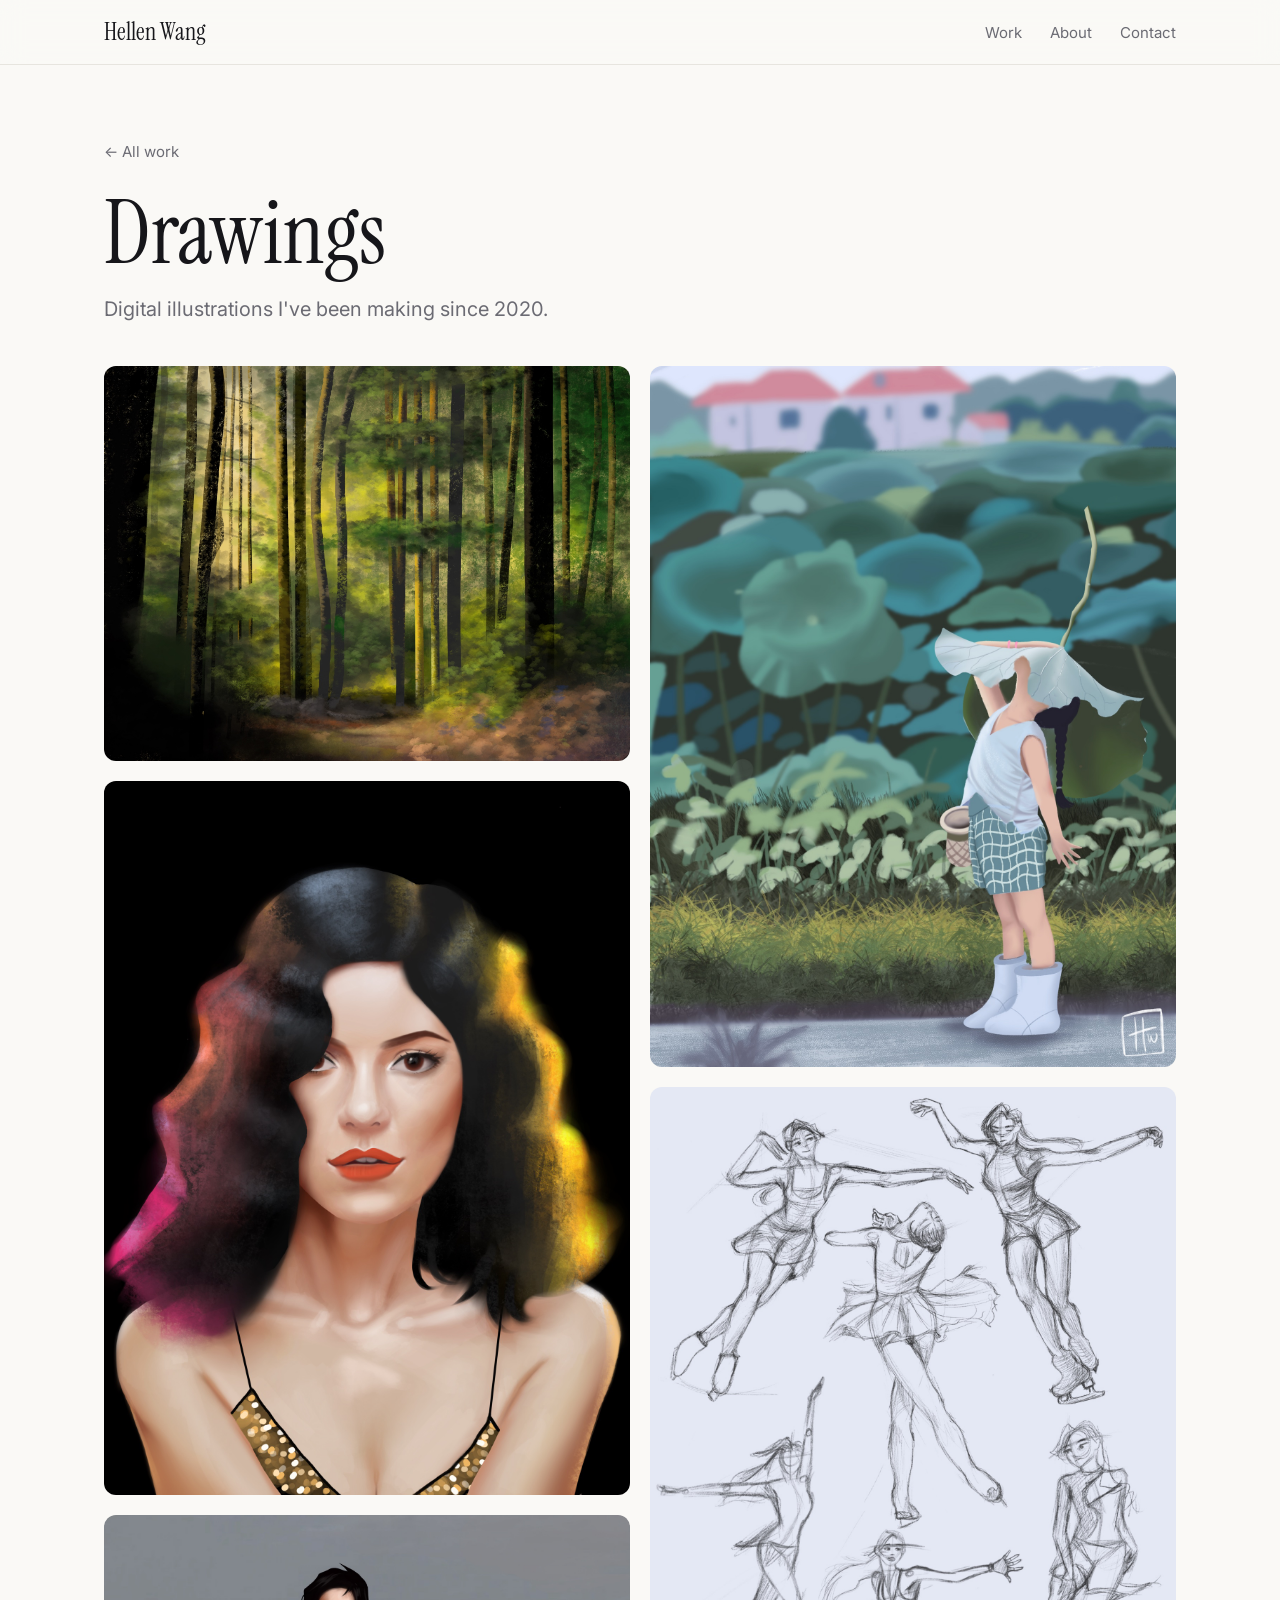
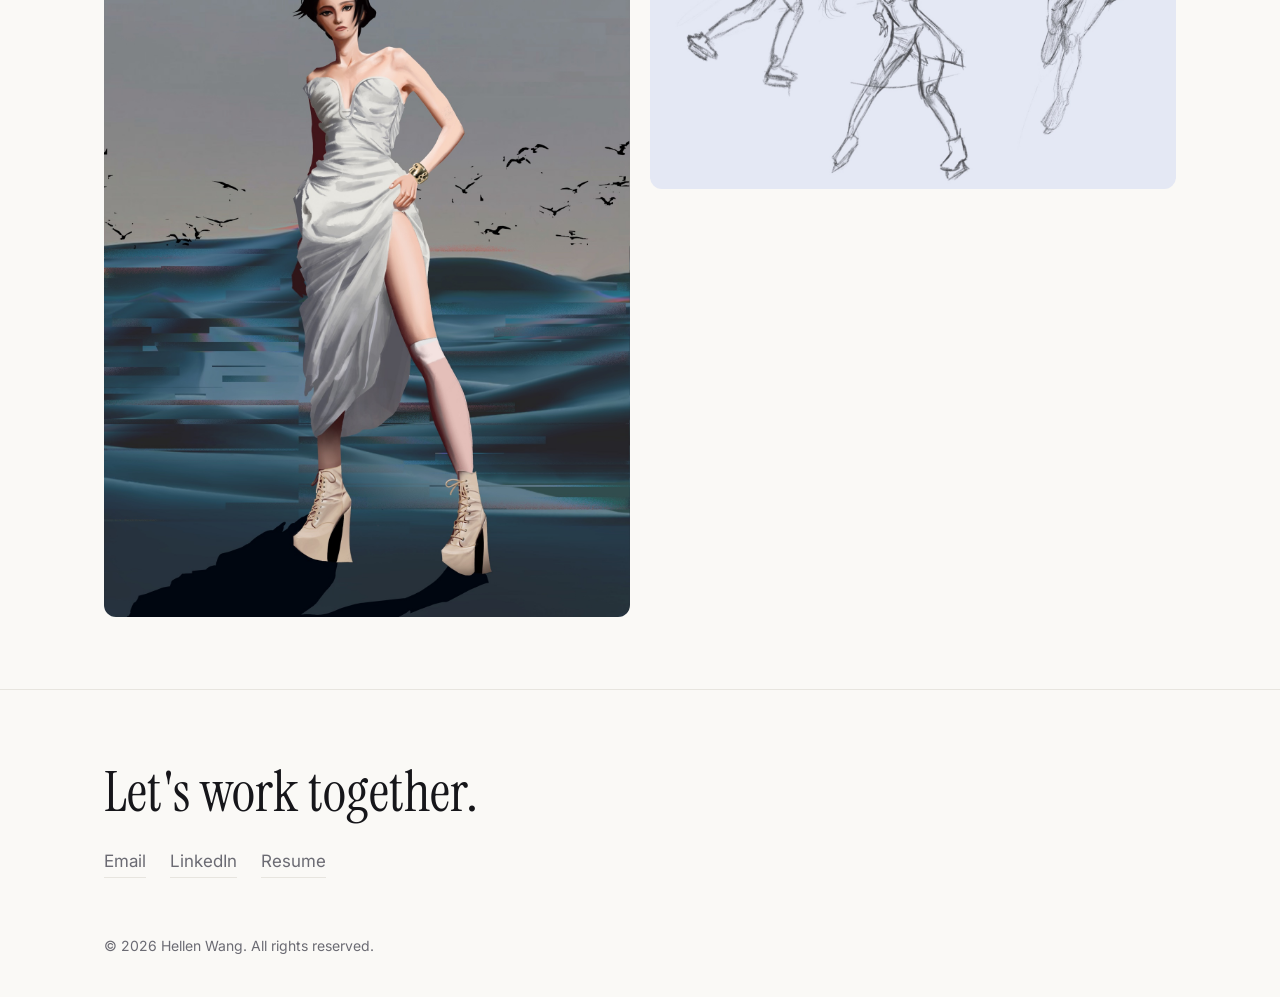
==== drawings.html @ 4431260a "Portfolio site: pages, styles, and images from Notion" ====
<!DOCTYPE html>
<html lang="en">
<head>
  <meta charset="UTF-8" />
  <meta name="viewport" content="width=device-width, initial-scale=1.0" />
  <title>Drawings — Hellen Wang</title>
  <meta name="description" content="Digital drawings by Hellen Wang." />
  <link rel="preconnect" href="https://fonts.googleapis.com" />
  <link rel="preconnect" href="https://fonts.gstatic.com" crossorigin />
  <link href="https://fonts.googleapis.com/css2?family=Instrument+Serif:ital@0;1&family=Inter:wght@400;500;600&display=swap" rel="stylesheet" />
  <link rel="stylesheet" href="style.css" />
</head>
<body>

  <nav class="nav">
    <div class="wrap">
      <a href="index.html" class="logo">Hellen Wang</a>
      <ul class="nav-links">
        <li><a href="index.html#work">Work</a></li>
        <li><a href="index.html#about">About</a></li>
        <li><a href="#contact">Contact</a></li>
      </ul>
    </div>
  </nav>

  <header class="wrap cs-hero">
    <a href="index.html#work" class="back">← All work</a>
    <h1>Drawings</h1>
    <p class="lead">Digital illustrations I've been making since 2020.</p>
  </header>

  <main class="wrap" style="padding-bottom:72px">
    <!-- Add or remove <img> lines to change the gallery -->
    <div class="gallery">
      <img src="images/drawings/1.jpg" alt="Digital drawing 1" />
      <img src="images/drawings/2.jpg" alt="Digital drawing 2" />
      <img src="images/drawings/3.jpg" alt="Digital drawing 3" />
      <img src="images/drawings/4.jpg" alt="Digital drawing 4" />
      <img src="images/drawings/5.jpg" alt="Digital drawing 5" />
    </div>
  </main>

  <footer id="contact">
    <div class="wrap">
      <h2>Let's work together.</h2>
      <div class="links">
        <a href="mailto:hellen.2024@computing.smu.edu.sg">Email</a>
        <a href="https://www.linkedin.com/in/wanghellen/" target="_blank">LinkedIn</a>
        <a href="https://drive.google.com/file/d/1pF7Rs0oGjBkpFHDTkg84cxJd0Bi0h14N/view?usp=sharing" target="_blank">Resume</a>
      </div>
      <p class="copy">© <span class="year">2026</span> Hellen Wang. All rights reserved.</p>
    </div>
  </footer>

  <script src="script.js"></script>
</body>
</html>
---- style.css ----
/* ============ Tokens ============ */
:root {
  --bg: #faf9f6;
  --surface: #ffffff;
  --text: #16161a;
  --muted: #6b6b73;
  --line: #e7e5df;
  --accent: #3d5afe;
  --accent-soft: #eef1ff;
  --radius: 16px;
  --max: 1120px;
  --serif: "Instrument Serif", Georgia, serif;
  --sans: "Inter", system-ui, -apple-system, sans-serif;
}

@media (prefers-color-scheme: dark) {
  :root {
    --bg: #111114;
    --surface: #1a1a1f;
    --text: #f2f1ee;
    --muted: #9c9ca6;
    --line: #2a2a31;
    --accent: #8c9eff;
    --accent-soft: #1e2240;
  }
}

/* ============ Base ============ */
* { box-sizing: border-box; margin: 0; padding: 0; }
html { scroll-behavior: smooth; }
body {
  font-family: var(--sans);
  background: var(--bg);
  color: var(--text);
  line-height: 1.65;
  font-size: 17px;
  -webkit-font-smoothing: antialiased;
}
img, video { max-width: 100%; display: block; border-radius: 12px; }
a { color: inherit; }
.wrap { max-width: var(--max); margin: 0 auto; padding: 0 24px; }

/* ============ Nav ============ */
.nav {
  position: sticky; top: 0; z-index: 10;
  background: color-mix(in srgb, var(--bg) 85%, transparent);
  backdrop-filter: blur(12px);
  border-bottom: 1px solid var(--line);
}
.nav .wrap { display: flex; justify-content: space-between; align-items: center; height: 64px; }
.logo { font-family: var(--serif); font-size: 24px; text-decoration: none; }
.nav-links { display: flex; gap: 28px; list-style: none; }
.nav-links a { text-decoration: none; color: var(--muted); font-size: 15px; transition: color .2s; }
.nav-links a:hover { color: var(--text); }

/* ============ Hero ============ */
.hero { padding: 96px 0 72px; display: grid; grid-template-columns: 1.6fr 1fr; gap: 56px; align-items: center; }
.eyebrow { font-size: 14px; color: var(--accent); font-weight: 600; letter-spacing: .04em; text-transform: uppercase; margin-bottom: 16px; }
.hero h1 { font-family: var(--serif); font-weight: 400; font-size: clamp(44px, 7vw, 76px); line-height: 1.05; letter-spacing: -.01em; }
.hero h1 em { color: var(--accent); }
.hero p { margin-top: 24px; font-size: 19px; color: var(--muted); max-width: 540px; }
.hero-photo img { aspect-ratio: 4/5; object-fit: cover; border-radius: 24px; width: 100%; }
.btns { display: flex; gap: 12px; margin-top: 32px; flex-wrap: wrap; }
.btn {
  display: inline-flex; align-items: center; gap: 8px;
  padding: 12px 22px; border-radius: 999px; font-size: 15px; font-weight: 500;
  text-decoration: none; border: 1px solid var(--line); transition: transform .2s, background .2s;
}
.btn:hover { transform: translateY(-2px); }
.btn.primary { background: var(--text); color: var(--bg); border-color: var(--text); }

/* ============ Section headers ============ */
.section { padding: 72px 0; border-top: 1px solid var(--line); }
.section-head { display: flex; justify-content: space-between; align-items: baseline; margin-bottom: 40px; gap: 16px; }
.section-head h2 { font-family: var(--serif); font-weight: 400; font-size: 40px; }
.section-head span { color: var(--muted); font-size: 15px; }

/* ============ Work grid ============ */
.grid { display: grid; grid-template-columns: repeat(2, 1fr); gap: 32px; }
.card { text-decoration: none; display: block; }
.card-img {
  background: var(--surface); border: 1px solid var(--line); border-radius: var(--radius);
  overflow: hidden; aspect-ratio: 16/11;
}
.card-img img { width: 100%; height: 100%; object-fit: cover; border-radius: 0; transition: transform .5s ease; }
.card:hover .card-img img { transform: scale(1.03); }
.card-body { padding: 18px 4px 0; }
.card h3 { font-size: 22px; font-weight: 600; display: flex; align-items: center; gap: 8px; }
.card h3 .arrow { transition: transform .2s; }
.card:hover h3 .arrow { transform: translateX(4px); }
.card p { color: var(--muted); font-size: 16px; margin-top: 4px; }
.tags { display: flex; gap: 8px; flex-wrap: wrap; margin-top: 12px; }
.tag { font-size: 13px; padding: 4px 12px; border-radius: 999px; background: var(--accent-soft); color: var(--accent); }
.tag.grey { background: var(--line); color: var(--muted); }
.card.soon { pointer-events: none; }
.card.soon .card-img { opacity: .6; }

/* ============ About ============ */
.about { display: grid; grid-template-columns: 1fr 1.4fr; gap: 56px; }
.about h2 { font-family: var(--serif); font-weight: 400; font-size: 40px; }
.about p { color: var(--muted); margin-bottom: 16px; }
.skills { display: flex; flex-wrap: wrap; gap: 8px; margin-top: 24px; }

/* ============ Footer ============ */
footer { padding: 72px 0 40px; border-top: 1px solid var(--line); }
footer h2 { font-family: var(--serif); font-weight: 400; font-size: clamp(36px, 5vw, 56px); line-height: 1.1; }
footer .links { display: flex; gap: 24px; margin-top: 24px; flex-wrap: wrap; }
footer .links a { color: var(--muted); text-decoration: none; border-bottom: 1px solid var(--line); padding-bottom: 2px; }
footer .links a:hover { color: var(--text); border-color: var(--text); }
.copy { margin-top: 56px; font-size: 14px; color: var(--muted); }

/* ============ Case study ============ */
.cs-hero { padding-top: 72px; padding-bottom: 40px; }
.back { color: var(--muted); text-decoration: none; font-size: 15px; }
.back:hover { color: var(--text); }
.cs-hero h1 { font-family: var(--serif); font-weight: 400; font-size: clamp(48px, 8vw, 88px); line-height: 1; margin-top: 24px; }
.cs-hero .lead { font-size: 20px; color: var(--muted); max-width: 720px; margin-top: 16px; }
.meta {
  display: grid; grid-template-columns: repeat(auto-fit, minmax(180px, 1fr)); gap: 24px;
  margin-top: 40px; padding: 24px 0; border-top: 1px solid var(--line); border-bottom: 1px solid var(--line);
}
.meta dt { font-size: 13px; color: var(--muted); text-transform: uppercase; letter-spacing: .05em; }
.meta dd { margin-top: 4px; font-size: 16px; }
.meta a { color: var(--accent); }
.cover { margin: 40px 0; }

.ps { display: grid; grid-template-columns: 1fr 1fr; gap: 24px; margin: 40px 0; }
.ps div { background: var(--surface); border: 1px solid var(--line); border-radius: var(--radius); padding: 28px; }
.ps h4 { font-size: 13px; text-transform: uppercase; letter-spacing: .05em; color: var(--accent); margin-bottom: 8px; }

.cs { max-width: 800px; margin: 0 auto; }
.cs-section { padding: 56px 0; border-top: 1px solid var(--line); }
.cs-section:first-of-type { border-top: none; }
.cs-label { font-size: 13px; color: var(--accent); font-weight: 600; text-transform: uppercase; letter-spacing: .05em; }
.cs h2 { font-family: var(--serif); font-weight: 400; font-size: 44px; margin: 8px 0 20px; }
.cs h3 { font-size: 20px; font-weight: 600; margin: 40px 0 12px; }
.cs p { margin-bottom: 16px; }
.cs ul { margin: 0 0 16px 20px; }
.cs li { margin-bottom: 6px; }
.cs figure { margin: 24px 0; }
.cs figcaption { font-size: 14px; color: var(--muted); margin-top: 8px; text-align: center; }
.cs blockquote {
  font-family: var(--serif); font-size: 28px; line-height: 1.3;
  border-left: 3px solid var(--accent); padding-left: 24px; margin: 32px 0;
}
.cs blockquote cite { display: block; font-family: var(--sans); font-size: 14px; color: var(--muted); font-style: normal; margin-top: 8px; }
.two { display: grid; grid-template-columns: 1fr 1fr; gap: 20px; }
.three { display: grid; grid-template-columns: repeat(3, 1fr); gap: 20px; }
.box { background: var(--surface); border: 1px solid var(--line); border-radius: var(--radius); padding: 24px; }
.box h4 { font-size: 15px; margin-bottom: 8px; }
.box ul { margin-left: 18px; font-size: 15px; }
.callout { background: var(--accent-soft); border-radius: var(--radius); padding: 24px 28px; margin: 24px 0; }
.callout strong { color: var(--accent); }
.wide { max-width: var(--max); margin: 0 auto; padding: 0 24px; }

.next {
  display: flex; justify-content: space-between; align-items: center; gap: 16px;
  padding: 40px 0; border-top: 1px solid var(--line); text-decoration: none;
}
.next span { color: var(--muted); font-size: 14px; }
.next strong { font-family: var(--serif); font-weight: 400; font-size: 36px; display: block; }

/* Gallery (drawings) */
.gallery { columns: 2; column-gap: 20px; }
.gallery img { margin-bottom: 20px; break-inside: avoid; }

/* Missing-image placeholder (shows until you add the file) */
.ph {
  display: flex; align-items: center; justify-content: center; text-align: center;
  min-height: 220px; width: 100%; height: 100%; padding: 16px;
  border: 2px dashed var(--line); border-radius: 12px;
  color: var(--muted); font-size: 13px; font-family: ui-monospace, monospace;
  background: var(--surface);
}

.hero-photo .ph { aspect-ratio: 4/5; height: auto; border-radius: 24px; }

/* Fade-in on scroll */
.reveal { opacity: 0; transform: translateY(16px); transition: opacity .6s ease, transform .6s ease; }
.reveal.in { opacity: 1; transform: none; }
@media (prefers-reduced-motion: reduce) { .reveal { opacity: 1; transform: none; transition: none; } }

/* ============ Mobile ============ */
@media (max-width: 760px) {
  body { font-size: 16px; }
  .nav-links { gap: 18px; }
  .hero { grid-template-columns: 1fr; padding: 56px 0 48px; gap: 32px; }
  .hero-photo { max-width: 320px; }
  .grid, .about, .ps, .two, .three { grid-template-columns: 1fr; }
  .section { padding: 56px 0; }
  .section-head h2, .about h2 { font-size: 32px; }
  .cs h2 { font-size: 34px; }
  .cs blockquote { font-size: 22px; }
  .gallery { columns: 1; }
  .next strong { font-size: 28px; }
}
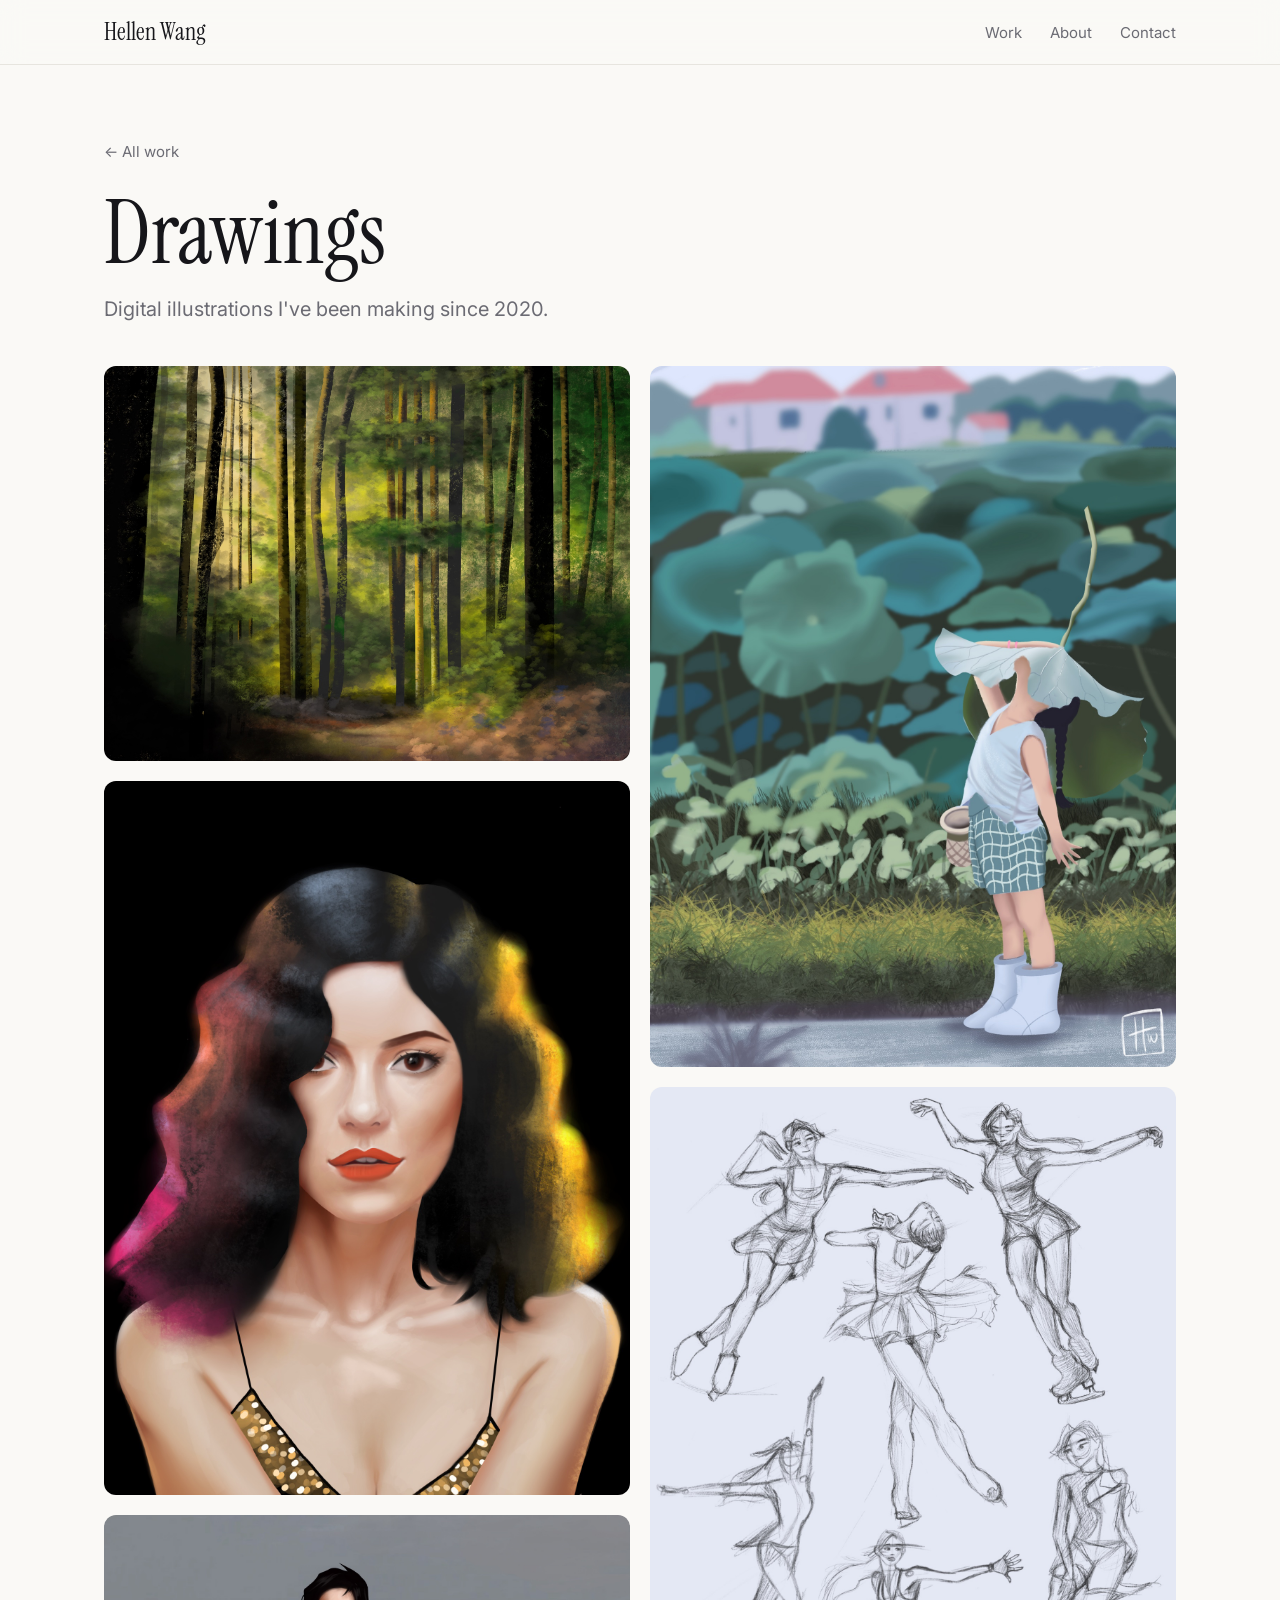
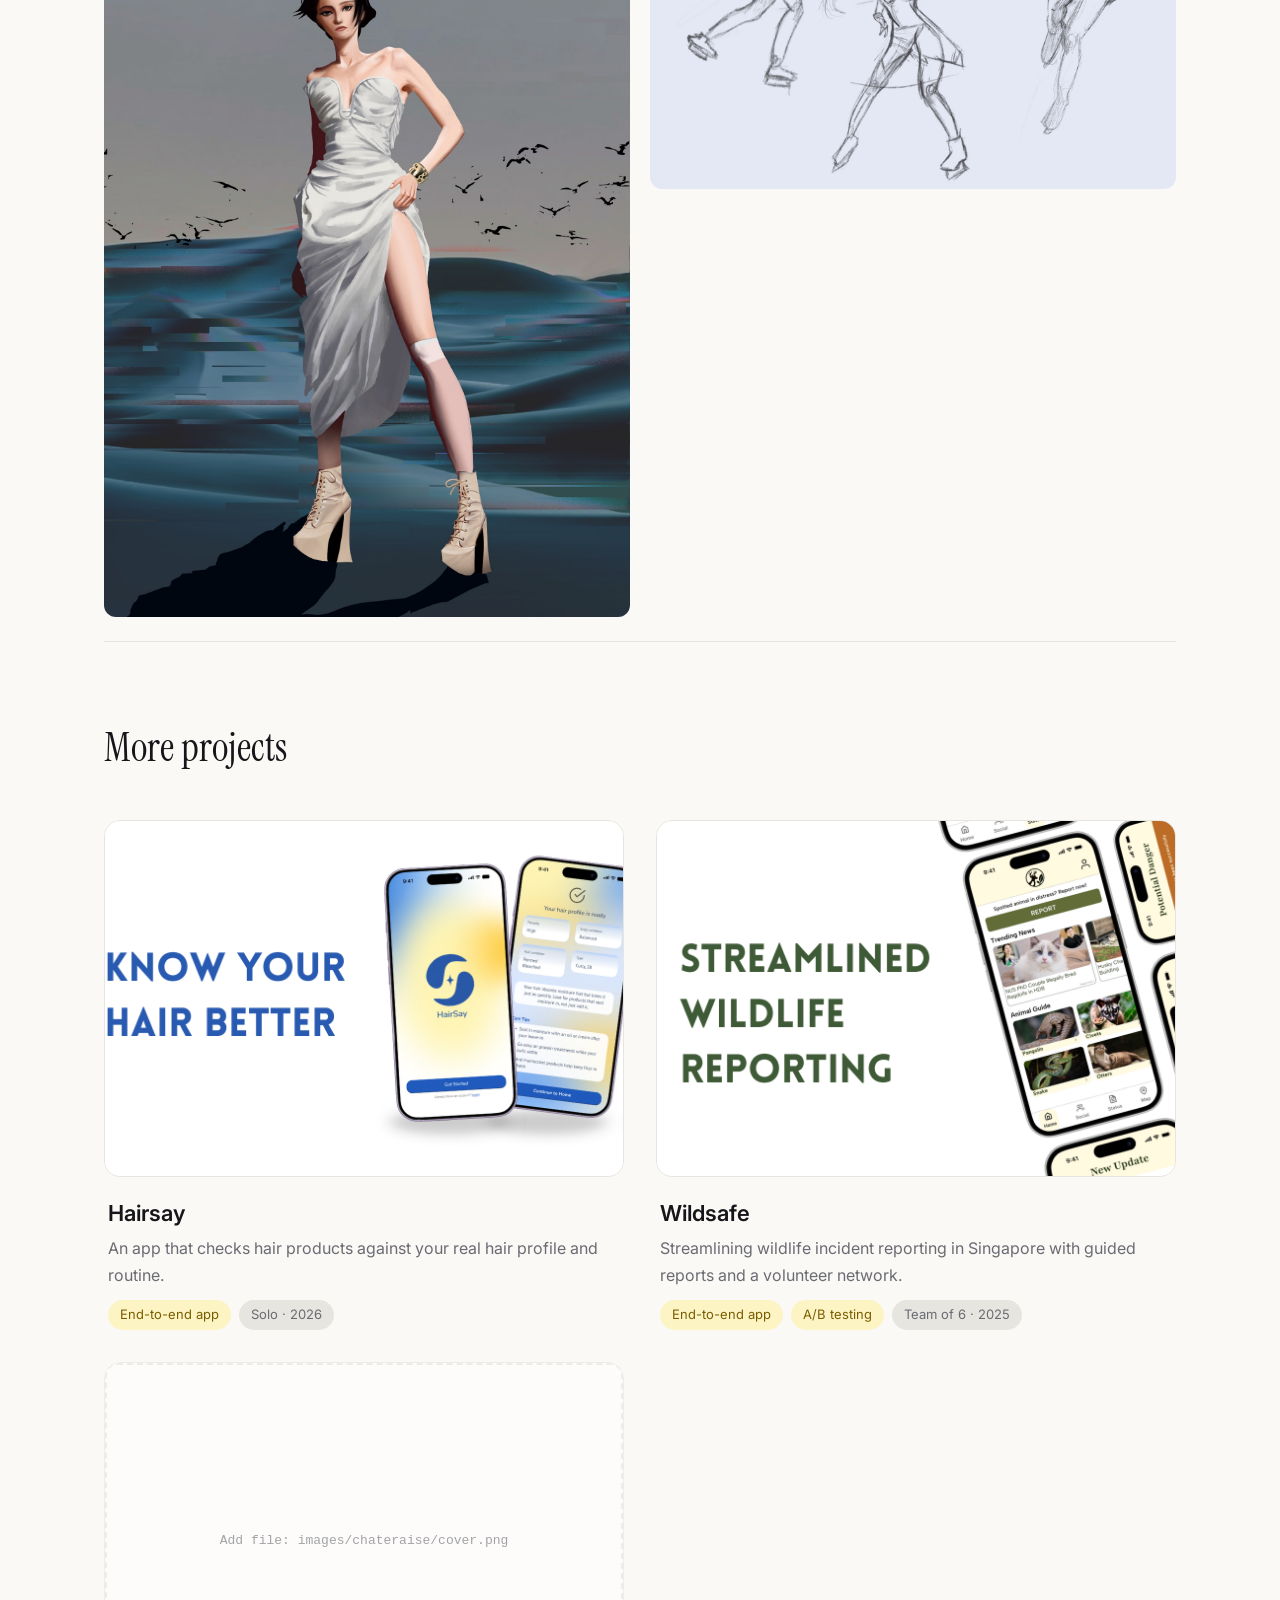
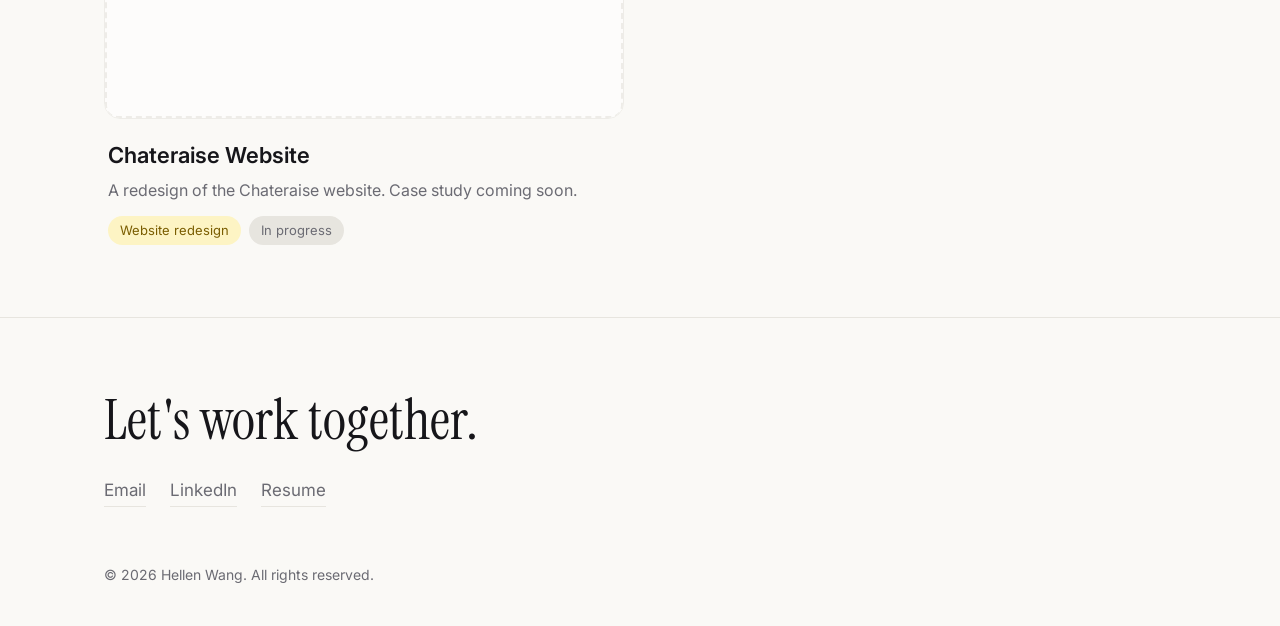
==== commit 3a151085: "Remove card arrows, add More projects section, drop date and See my work button, switch accent to ye" ====
--- a/drawings.html
+++ b/drawings.html
@@ -29,7 +29,7 @@
     <p class="lead">Digital illustrations I've been making since 2020.</p>
   </header>
 
-  <main class="wrap" style="padding-bottom:72px">
+  <main class="wrap">
     <!-- Add or remove <img> lines to change the gallery -->
     <div class="gallery">
       <img src="images/drawings/1.jpg" alt="Digital drawing 1" />
@@ -38,6 +38,38 @@
       <img src="images/drawings/4.jpg" alt="Digital drawing 4" />
       <img src="images/drawings/5.jpg" alt="Digital drawing 5" />
     </div>
+
+    <section class="section more">
+      <div class="section-head"><h2>More projects</h2></div>
+      <div class="grid">
+        <a href="hairsay.html" class="card reveal">
+          <div class="card-img"><img src="images/hairsay/cover.png" alt="Hairsay app screens" /></div>
+          <div class="card-body">
+            <h3>Hairsay</h3>
+            <p>An app that checks hair products against your real hair profile and routine.</p>
+            <div class="tags"><span class="tag">End-to-end app</span><span class="tag grey">Solo · 2026</span></div>
+          </div>
+        </a>
+
+        <a href="wildsafe.html" class="card reveal">
+          <div class="card-img"><img src="images/wildsafe/cover.png" alt="Wildsafe app screens" /></div>
+          <div class="card-body">
+            <h3>Wildsafe</h3>
+            <p>Streamlining wildlife incident reporting in Singapore with guided reports and a volunteer network.</p>
+            <div class="tags"><span class="tag">End-to-end app</span><span class="tag">A/B testing</span><span class="tag grey">Team of 6 · 2025</span></div>
+          </div>
+        </a>
+
+        <div class="card soon reveal">
+          <div class="card-img"><img src="images/chateraise/cover.png" alt="Chateraise website redesign" /></div>
+          <div class="card-body">
+            <h3>Chateraise Website</h3>
+            <p>A redesign of the Chateraise website. Case study coming soon.</p>
+            <div class="tags"><span class="tag">Website redesign</span><span class="tag grey">In progress</span></div>
+          </div>
+        </div>
+      </div>
+    </section>
   </main>
 
   <footer id="contact">
--- a/style.css
+++ b/style.css
@@ -5,8 +5,9 @@
   --text: #16161a;
   --muted: #6b6b73;
   --line: #e7e5df;
-  --accent: #3d5afe;
-  --accent-soft: #eef1ff;
+  --accent: #7a5d00;       /* deep gold for text (readable on cream) */
+  --accent-soft: #fdf4c4;  /* pale yellow for tags and callouts */
+  --highlight: #f9e76c;    /* yellow from the profile photo */
   --radius: 16px;
   --max: 1120px;
   --serif: "Instrument Serif", Georgia, serif;
@@ -20,8 +21,8 @@
     --text: #f2f1ee;
     --muted: #9c9ca6;
     --line: #2a2a31;
-    --accent: #8c9eff;
-    --accent-soft: #1e2240;
+    --accent: #f9e76c;
+    --accent-soft: #2e2a14;
   }
 }
 
@@ -57,7 +58,8 @@
 .hero { padding: 96px 0 72px; display: grid; grid-template-columns: 1.6fr 1fr; gap: 56px; align-items: center; }
 .eyebrow { font-size: 14px; color: var(--accent); font-weight: 600; letter-spacing: .04em; text-transform: uppercase; margin-bottom: 16px; }
 .hero h1 { font-family: var(--serif); font-weight: 400; font-size: clamp(44px, 7vw, 76px); line-height: 1.05; letter-spacing: -.01em; }
-.hero h1 em { color: var(--accent); }
+.hero h1 em { background: linear-gradient(transparent 58%, var(--highlight) 58%, var(--highlight) 92%, transparent 92%); }
+@media (prefers-color-scheme: dark) { .hero h1 em { background: none; color: var(--accent); } }
 .hero p { margin-top: 24px; font-size: 19px; color: var(--muted); max-width: 540px; }
 .hero-photo img { aspect-ratio: 4/5; object-fit: cover; border-radius: 24px; width: 100%; }
 .btns { display: flex; gap: 12px; margin-top: 32px; flex-wrap: wrap; }
@@ -86,14 +88,13 @@
 .card:hover .card-img img { transform: scale(1.03); }
 .card-body { padding: 18px 4px 0; }
 .card h3 { font-size: 22px; font-weight: 600; display: flex; align-items: center; gap: 8px; }
-.card h3 .arrow { transition: transform .2s; }
-.card:hover h3 .arrow { transform: translateX(4px); }
 .card p { color: var(--muted); font-size: 16px; margin-top: 4px; }
 .tags { display: flex; gap: 8px; flex-wrap: wrap; margin-top: 12px; }
 .tag { font-size: 13px; padding: 4px 12px; border-radius: 999px; background: var(--accent-soft); color: var(--accent); }
 .tag.grey { background: var(--line); color: var(--muted); }
 .card.soon { pointer-events: none; }
 .card.soon .card-img { opacity: .6; }
+.more { margin-top: 24px; }
 
 /* ============ About ============ */
 .about { display: grid; grid-template-columns: 1fr 1.4fr; gap: 56px; }
@@ -141,7 +142,7 @@
 .cs figcaption { font-size: 14px; color: var(--muted); margin-top: 8px; text-align: center; }
 .cs blockquote {
   font-family: var(--serif); font-size: 28px; line-height: 1.3;
-  border-left: 3px solid var(--accent); padding-left: 24px; margin: 32px 0;
+  border-left: 3px solid var(--highlight); padding-left: 24px; margin: 32px 0;
 }
 .cs blockquote cite { display: block; font-family: var(--sans); font-size: 14px; color: var(--muted); font-style: normal; margin-top: 8px; }
 .two { display: grid; grid-template-columns: 1fr 1fr; gap: 20px; }
@@ -152,13 +153,6 @@
 .callout { background: var(--accent-soft); border-radius: var(--radius); padding: 24px 28px; margin: 24px 0; }
 .callout strong { color: var(--accent); }
 .wide { max-width: var(--max); margin: 0 auto; padding: 0 24px; }
-
-.next {
-  display: flex; justify-content: space-between; align-items: center; gap: 16px;
-  padding: 40px 0; border-top: 1px solid var(--line); text-decoration: none;
-}
-.next span { color: var(--muted); font-size: 14px; }
-.next strong { font-family: var(--serif); font-weight: 400; font-size: 36px; display: block; }
 
 /* Gallery (drawings) */
 .gallery { columns: 2; column-gap: 20px; }
@@ -192,5 +186,4 @@
   .cs h2 { font-size: 34px; }
   .cs blockquote { font-size: 22px; }
   .gallery { columns: 1; }
-  .next strong { font-size: 28px; }
 }
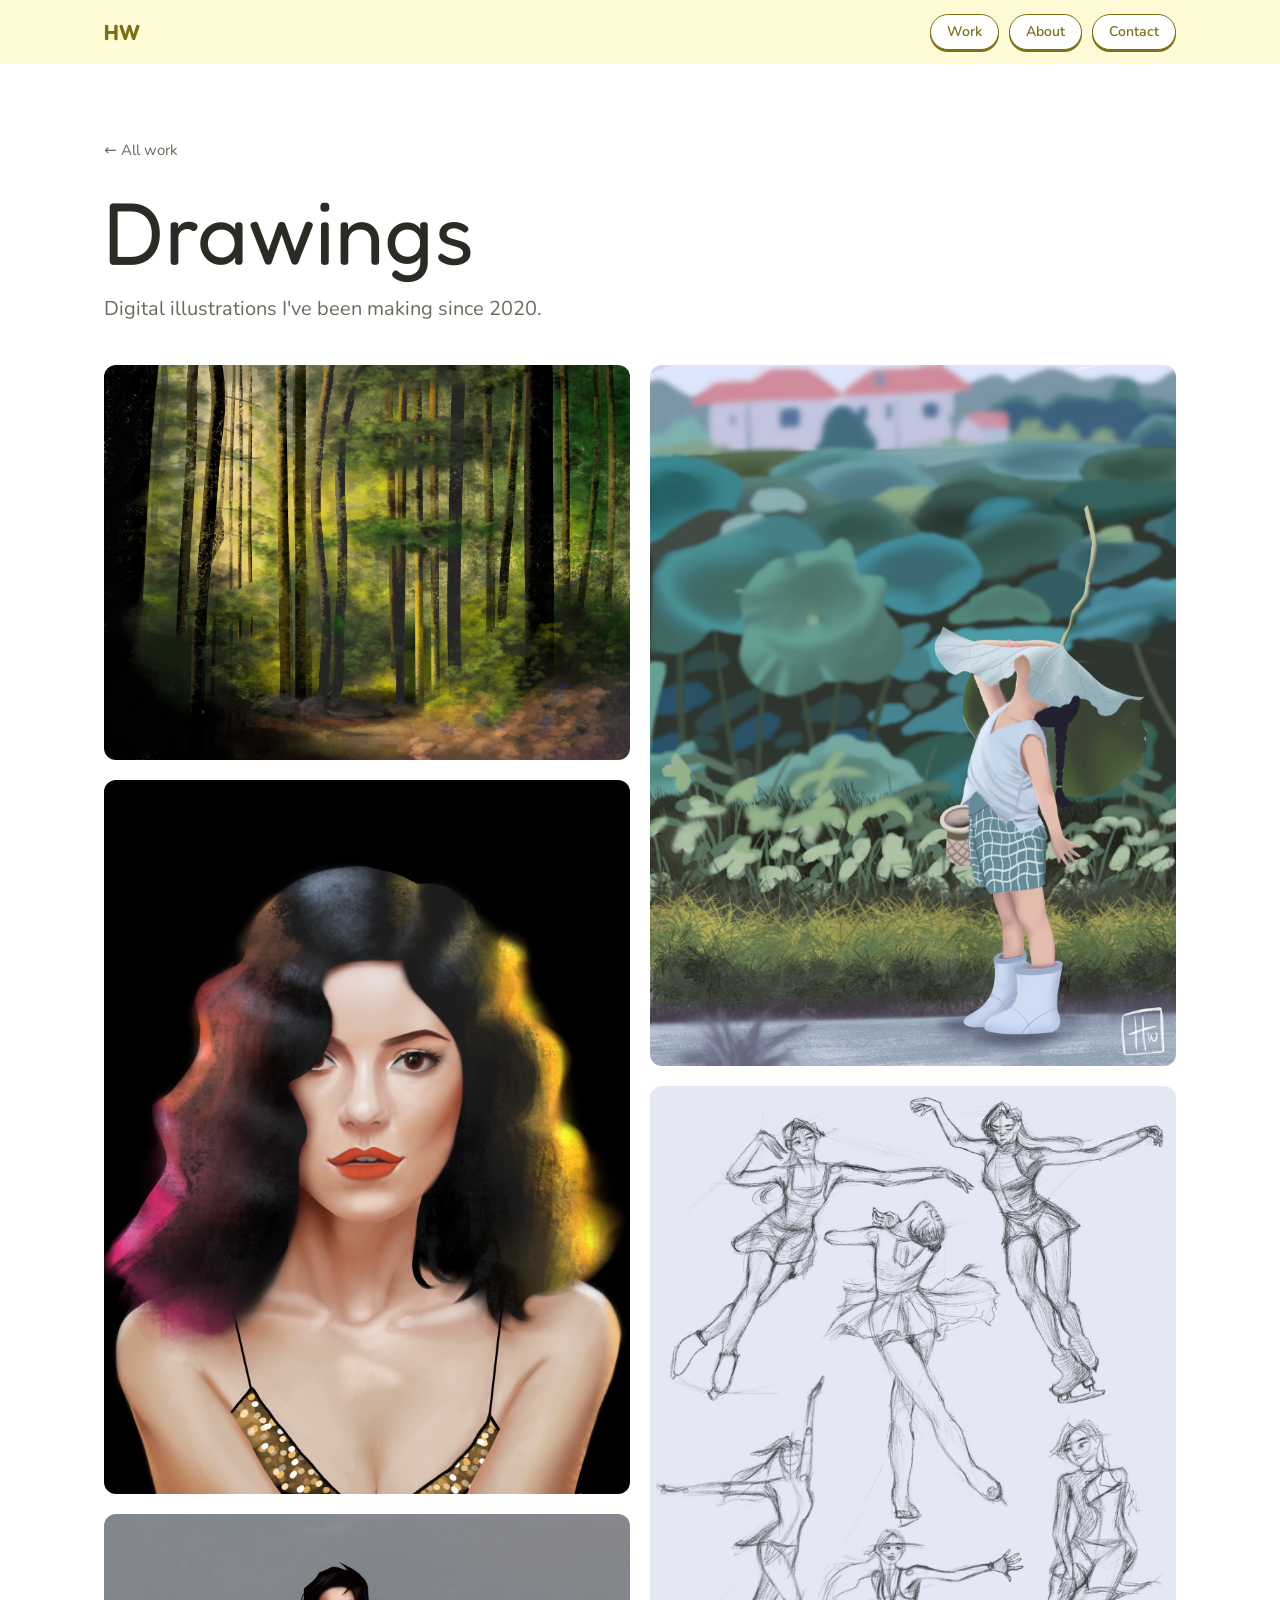
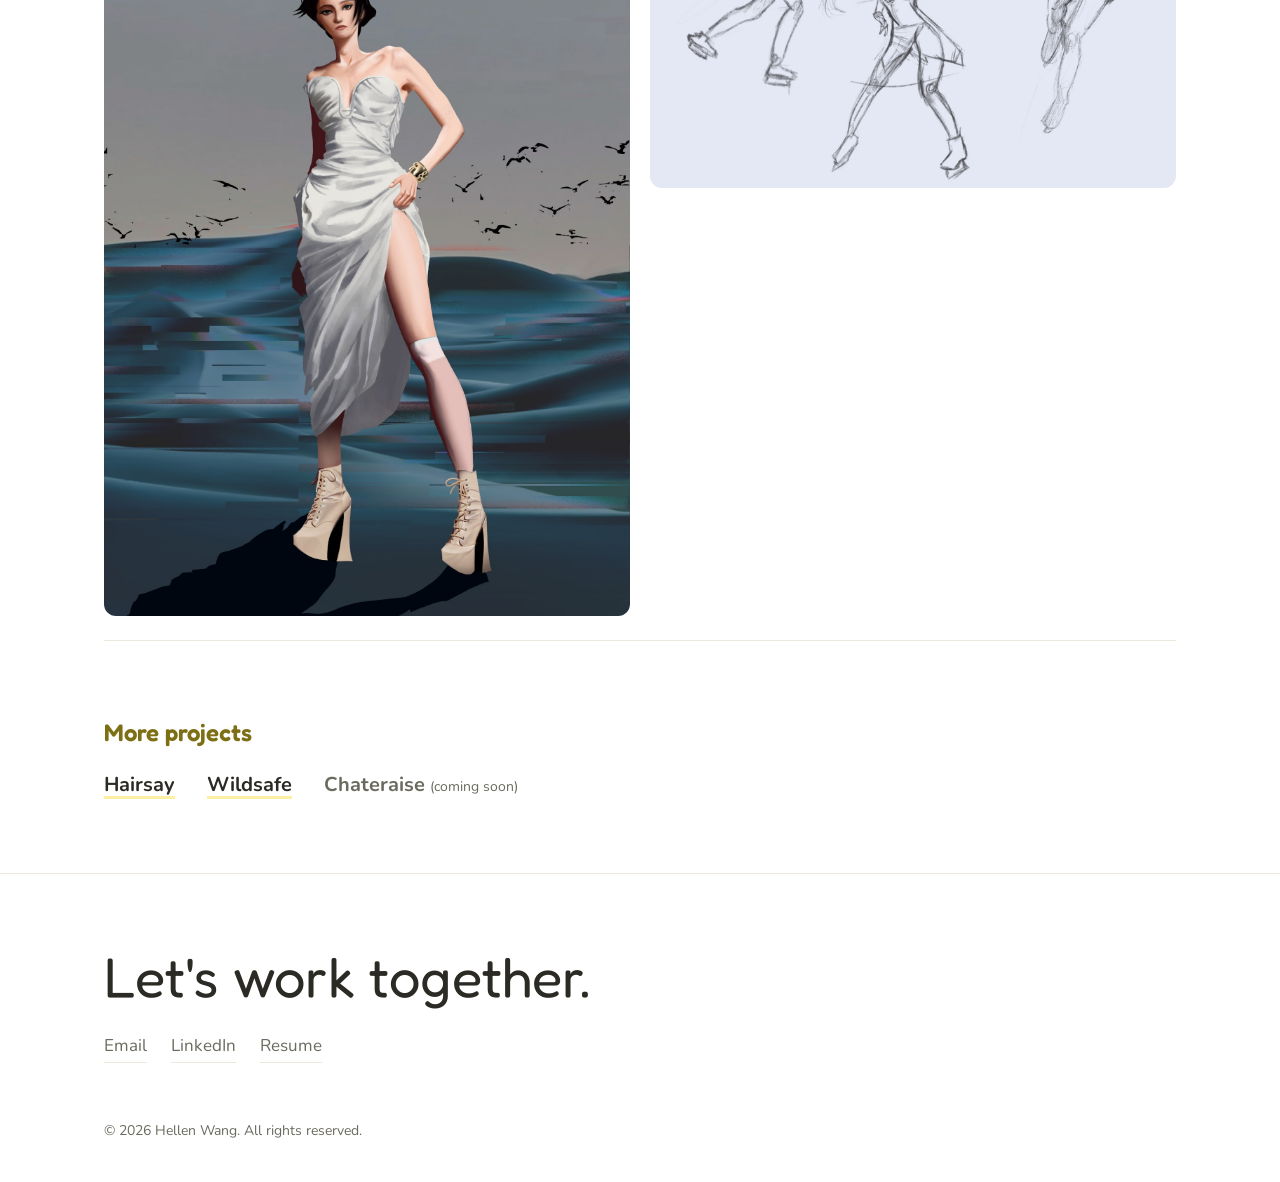
==== commit 713650fa: "Redesign home to match Figma frame, add About page with skills and tools, simplify More projects, ye" ====
--- a/drawings.html
+++ b/drawings.html
@@ -7,17 +7,17 @@
   <meta name="description" content="Digital drawings by Hellen Wang." />
   <link rel="preconnect" href="https://fonts.googleapis.com" />
   <link rel="preconnect" href="https://fonts.gstatic.com" crossorigin />
-  <link href="https://fonts.googleapis.com/css2?family=Instrument+Serif:ital@0;1&family=Inter:wght@400;500;600&display=swap" rel="stylesheet" />
+  <link href="https://fonts.googleapis.com/css2?family=Fredoka:wght@500;600&family=Nunito:wght@400;600;700;800&display=swap" rel="stylesheet" />
   <link rel="stylesheet" href="style.css" />
 </head>
 <body>
 
   <nav class="nav">
     <div class="wrap">
-      <a href="index.html" class="logo">Hellen Wang</a>
+      <a href="index.html" class="logo">HW</a>
       <ul class="nav-links">
         <li><a href="index.html#work">Work</a></li>
-        <li><a href="index.html#about">About</a></li>
+        <li><a href="about.html">About</a></li>
         <li><a href="#contact">Contact</a></li>
       </ul>
     </div>
@@ -40,35 +40,12 @@
     </div>
 
     <section class="section more">
-      <div class="section-head"><h2>More projects</h2></div>
-      <div class="grid">
-        <a href="hairsay.html" class="card reveal">
-          <div class="card-img"><img src="images/hairsay/cover.png" alt="Hairsay app screens" /></div>
-          <div class="card-body">
-            <h3>Hairsay</h3>
-            <p>An app that checks hair products against your real hair profile and routine.</p>
-            <div class="tags"><span class="tag">End-to-end app</span><span class="tag grey">Solo · 2026</span></div>
-          </div>
-        </a>
-
-        <a href="wildsafe.html" class="card reveal">
-          <div class="card-img"><img src="images/wildsafe/cover.png" alt="Wildsafe app screens" /></div>
-          <div class="card-body">
-            <h3>Wildsafe</h3>
-            <p>Streamlining wildlife incident reporting in Singapore with guided reports and a volunteer network.</p>
-            <div class="tags"><span class="tag">End-to-end app</span><span class="tag">A/B testing</span><span class="tag grey">Team of 6 · 2025</span></div>
-          </div>
-        </a>
-
-        <div class="card soon reveal">
-          <div class="card-img"><img src="images/chateraise/cover.png" alt="Chateraise website redesign" /></div>
-          <div class="card-body">
-            <h3>Chateraise Website</h3>
-            <p>A redesign of the Chateraise website. Case study coming soon.</p>
-            <div class="tags"><span class="tag">Website redesign</span><span class="tag grey">In progress</span></div>
-          </div>
-        </div>
-      </div>
+      <h2>More projects</h2>
+      <ul class="more-list">
+        <li><a href="hairsay.html">Hairsay</a></li>
+        <li><a href="wildsafe.html">Wildsafe</a></li>
+        <li><span>Chateraise <small>(coming soon)</small></span></li>
+      </ul>
     </section>
   </main>
 
--- a/style.css
+++ b/style.css
@@ -1,28 +1,31 @@
 /* ============ Tokens ============ */
 :root {
-  --bg: #faf9f6;
+  --bg: #ffffff;
   --surface: #ffffff;
-  --text: #16161a;
-  --muted: #6b6b73;
-  --line: #e7e5df;
-  --accent: #7a5d00;       /* deep gold for text (readable on cream) */
-  --accent-soft: #fdf4c4;  /* pale yellow for tags and callouts */
-  --highlight: #f9e76c;    /* yellow from the profile photo */
+  --text: #2b2a24;
+  --muted: #6b6a5f;
+  --line: #ece9dc;
+  --accent: #7d6f14;       /* olive gold: headings, labels, links */
+  --accent-soft: #fffbd6;  /* pale yellow: hero, bands, tags */
+  --highlight: #fdf0a0;    /* stronger yellow: project squares */
+  --star: #fbe487;
   --radius: 16px;
   --max: 1120px;
-  --serif: "Instrument Serif", Georgia, serif;
-  --sans: "Inter", system-ui, -apple-system, sans-serif;
+  --serif: "Fredoka", "Nunito", system-ui, sans-serif;  /* headings */
+  --sans: "Nunito", system-ui, -apple-system, sans-serif;
 }
 
 @media (prefers-color-scheme: dark) {
   :root {
-    --bg: #111114;
-    --surface: #1a1a1f;
-    --text: #f2f1ee;
-    --muted: #9c9ca6;
-    --line: #2a2a31;
-    --accent: #f9e76c;
-    --accent-soft: #2e2a14;
+    --bg: #16150f;
+    --surface: #1f1e16;
+    --text: #f3f1e6;
+    --muted: #a8a594;
+    --line: #2f2d22;
+    --accent: #f5e27a;
+    --accent-soft: #29261a;
+    --highlight: #fdf0a0;
+    --star: #5a5220;
   }
 }
 
@@ -42,34 +45,58 @@
 .wrap { max-width: var(--max); margin: 0 auto; padding: 0 24px; }
 
 /* ============ Nav ============ */
-.nav {
-  position: sticky; top: 0; z-index: 10;
-  background: color-mix(in srgb, var(--bg) 85%, transparent);
-  backdrop-filter: blur(12px);
-  border-bottom: 1px solid var(--line);
-}
+.nav { position: sticky; top: 0; z-index: 10; background: var(--accent-soft); }
 .nav .wrap { display: flex; justify-content: space-between; align-items: center; height: 64px; }
-.logo { font-family: var(--serif); font-size: 24px; text-decoration: none; }
-.nav-links { display: flex; gap: 28px; list-style: none; }
-.nav-links a { text-decoration: none; color: var(--muted); font-size: 15px; transition: color .2s; }
-.nav-links a:hover { color: var(--text); }
+.logo { font-family: var(--serif); font-weight: 600; font-size: 22px; color: var(--accent); text-decoration: none; letter-spacing: .02em; }
+.nav-links { display: flex; gap: 10px; list-style: none; }
+.nav-links a { text-decoration: none; font-size: 14px; }
+
+/* Pill buttons (nav links, "View case study", resume) */
+.btn, .nav-links a {
+  display: inline-block; padding: 5px 16px; border-radius: 999px;
+  background: var(--surface); color: var(--accent); font-weight: 600;
+  border: 1.5px solid var(--accent); box-shadow: 0 2px 0 var(--accent);
+  transition: transform .15s, box-shadow .15s;
+}
+.btn { font-size: 15px; text-decoration: none; padding: 7px 20px; }
+.btn:hover, .nav-links a:hover { transform: translateY(-2px); box-shadow: 0 4px 0 var(--accent); }
+.btn.disabled { opacity: .5; box-shadow: none; pointer-events: none; }
 
 /* ============ Hero ============ */
-.hero { padding: 96px 0 72px; display: grid; grid-template-columns: 1.6fr 1fr; gap: 56px; align-items: center; }
-.eyebrow { font-size: 14px; color: var(--accent); font-weight: 600; letter-spacing: .04em; text-transform: uppercase; margin-bottom: 16px; }
-.hero h1 { font-family: var(--serif); font-weight: 400; font-size: clamp(44px, 7vw, 76px); line-height: 1.05; letter-spacing: -.01em; }
-.hero h1 em { background: linear-gradient(transparent 58%, var(--highlight) 58%, var(--highlight) 92%, transparent 92%); }
-@media (prefers-color-scheme: dark) { .hero h1 em { background: none; color: var(--accent); } }
-.hero p { margin-top: 24px; font-size: 19px; color: var(--muted); max-width: 540px; }
-.hero-photo img { aspect-ratio: 4/5; object-fit: cover; border-radius: 24px; width: 100%; }
-.btns { display: flex; gap: 12px; margin-top: 32px; flex-wrap: wrap; }
-.btn {
-  display: inline-flex; align-items: center; gap: 8px;
-  padding: 12px 22px; border-radius: 999px; font-size: 15px; font-weight: 500;
-  text-decoration: none; border: 1px solid var(--line); transition: transform .2s, background .2s;
-}
-.btn:hover { transform: translateY(-2px); }
-.btn.primary { background: var(--text); color: var(--bg); border-color: var(--text); }
+.hero { position: relative; overflow: hidden; background: var(--accent-soft); padding: 110px 0 140px; text-align: center; }
+.hero-text { position: relative; }
+.hero h1 { font-family: var(--serif); font-weight: 600; font-size: clamp(44px, 7vw, 72px); line-height: 1.1; color: var(--accent); }
+.hero p { margin: 16px auto 0; max-width: 640px; font-size: clamp(18px, 2.2vw, 22px); color: var(--accent); line-height: 1.5; }
+.hero strong { font-weight: 800; }
+.hero .btn { margin-top: 32px; }
+.stars svg { position: absolute; aspect-ratio: 1; fill: var(--star); stroke: var(--star); stroke-width: 2; }
+
+/* ============ Featured work ============ */
+.work { padding: 88px 0 40px; overflow-x: clip; }
+.center-title { font-family: var(--serif); font-weight: 600; font-size: 32px; color: var(--accent); text-align: center; margin-bottom: 64px; }
+.project {
+  position: relative; max-width: 860px; margin: 0 auto 120px; padding: 0 24px;
+  display: grid; grid-template-columns: 360px 1fr; gap: 48px; align-items: start;
+}
+/* pale band that runs behind the square and the text */
+.project::before {
+  content: ""; position: absolute; z-index: -1; top: 60px; height: 190px;
+  left: 50%; width: 100vw; transform: translateX(-50%); background: var(--accent-soft);
+}
+.project-img {
+  display: flex; align-items: center; justify-content: center; aspect-ratio: 1;
+  background: var(--highlight); border-radius: var(--radius); overflow: hidden; padding: 28px;
+}
+.project-img img { max-height: 100%; border-radius: 0; transition: transform .4s ease; }
+.project-img.fill { padding: 0; }
+.project-img.fill img { width: 100%; height: 100%; object-fit: cover; }
+.project-img .ph { background: transparent; border-color: rgba(0,0,0,.15); }
+a.project-img:hover img { transform: scale(1.04); }
+.project-text { padding-top: 76px; }
+.project-tags { font-size: 14px; color: var(--muted); }
+.project h3 { font-family: var(--serif); font-weight: 600; font-size: 30px; color: var(--accent); margin: 14px 0 10px; letter-spacing: .02em; }
+.project-text > p:not(.project-tags) { font-size: 16px; max-width: 340px; }
+.project .btn { margin-top: 56px; }
 
 /* ============ Section headers ============ */
 .section { padding: 72px 0; border-top: 1px solid var(--line); }
@@ -95,12 +122,22 @@
 .card.soon { pointer-events: none; }
 .card.soon .card-img { opacity: .6; }
 .more { margin-top: 24px; }
+.more h2 { font-family: var(--serif); font-weight: 600; font-size: 24px; color: var(--accent); margin-bottom: 16px; }
+.more-list { list-style: none; display: flex; flex-wrap: wrap; gap: 12px 32px; }
+.more-list a, .more-list span { font-size: 20px; font-weight: 700; }
+.more-list a { color: var(--text); text-decoration: underline; text-decoration-color: var(--highlight); text-decoration-thickness: 3px; text-underline-offset: 5px; }
+.more-list a:hover { color: var(--accent); text-decoration-color: var(--accent); }
+.more-list span { color: var(--muted); }
+.more-list small { font-size: 14px; font-weight: 400; }
 
 /* ============ About ============ */
-.about { display: grid; grid-template-columns: 1fr 1.4fr; gap: 56px; }
-.about h2 { font-family: var(--serif); font-weight: 400; font-size: 40px; }
+.about { display: grid; grid-template-columns: 1fr 1.6fr; gap: 56px; align-items: center; }
+.about-photo img { aspect-ratio: 4/5; object-fit: cover; border-radius: 24px; width: 100%; }
+.about-page { padding: 72px 0 96px; }
+.about h1, .about h2 { font-family: var(--serif); font-weight: 600; font-size: 36px; color: var(--accent); margin-bottom: 16px; }
 .about p { color: var(--muted); margin-bottom: 16px; }
-.skills { display: flex; flex-wrap: wrap; gap: 8px; margin-top: 24px; }
+.about .about-sub { font-size: 20px; margin: 28px 0 10px; }
+.skills { display: flex; flex-wrap: wrap; gap: 8px; }
 
 /* ============ Footer ============ */
 footer { padding: 72px 0 40px; border-top: 1px solid var(--line); }
@@ -167,7 +204,7 @@
   background: var(--surface);
 }
 
-.hero-photo .ph { aspect-ratio: 4/5; height: auto; border-radius: 24px; }
+.about-photo .ph { aspect-ratio: 4/5; height: auto; border-radius: 24px; }
 
 /* Fade-in on scroll */
 .reveal { opacity: 0; transform: translateY(16px); transition: opacity .6s ease, transform .6s ease; }
@@ -177,12 +214,16 @@
 /* ============ Mobile ============ */
 @media (max-width: 760px) {
   body { font-size: 16px; }
-  .nav-links { gap: 18px; }
-  .hero { grid-template-columns: 1fr; padding: 56px 0 48px; gap: 32px; }
-  .hero-photo { max-width: 320px; }
+  .hero { padding: 72px 0 96px; }
+  .project { grid-template-columns: 1fr; gap: 0; margin-bottom: 72px; max-width: 420px; }
+  .project::before { display: none; }
+  .project-text { padding-top: 24px; }
+  .project .btn { margin-top: 20px; }
+  .about-photo { max-width: 300px; }
   .grid, .about, .ps, .two, .three { grid-template-columns: 1fr; }
   .section { padding: 56px 0; }
-  .section-head h2, .about h2 { font-size: 32px; }
+  .section-head h2, .about h1, .about h2 { font-size: 32px; }
+  .about-page { padding: 48px 0 64px; }
   .cs h2 { font-size: 34px; }
   .cs blockquote { font-size: 22px; }
   .gallery { columns: 1; }
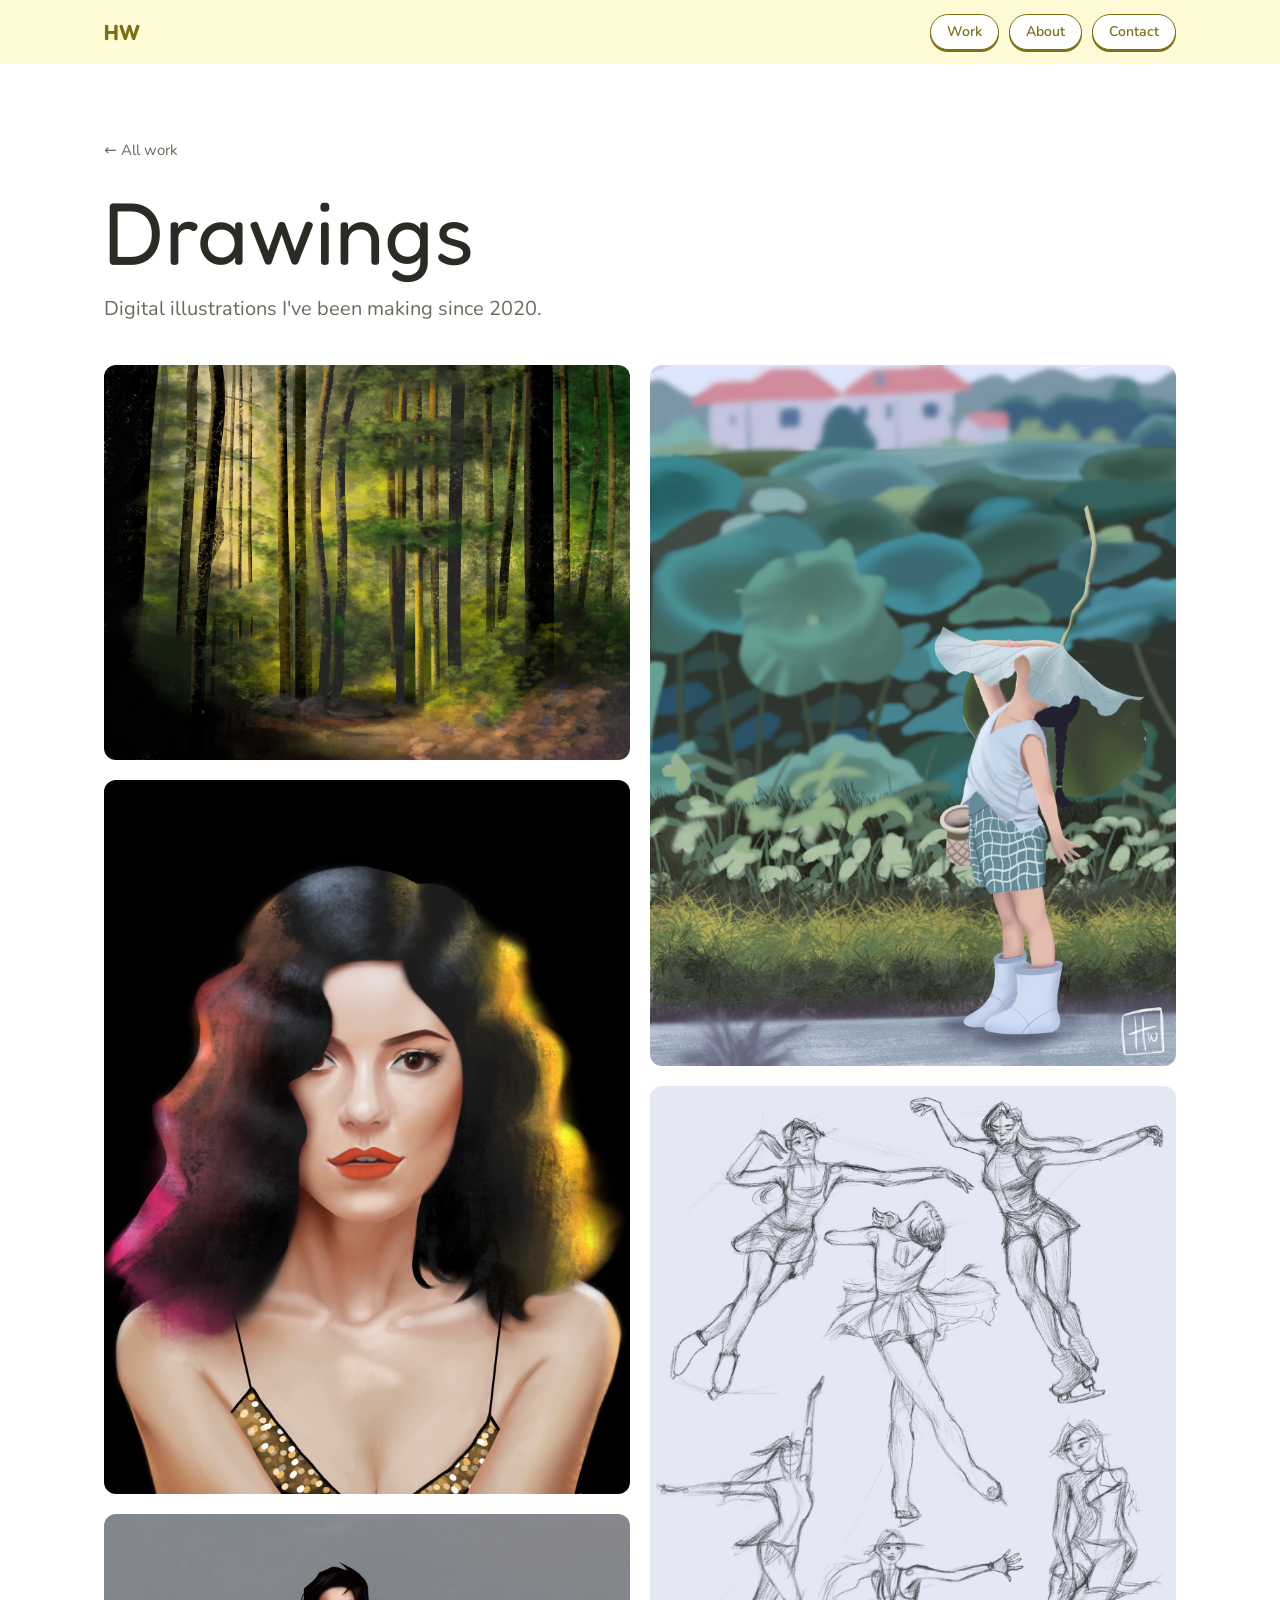
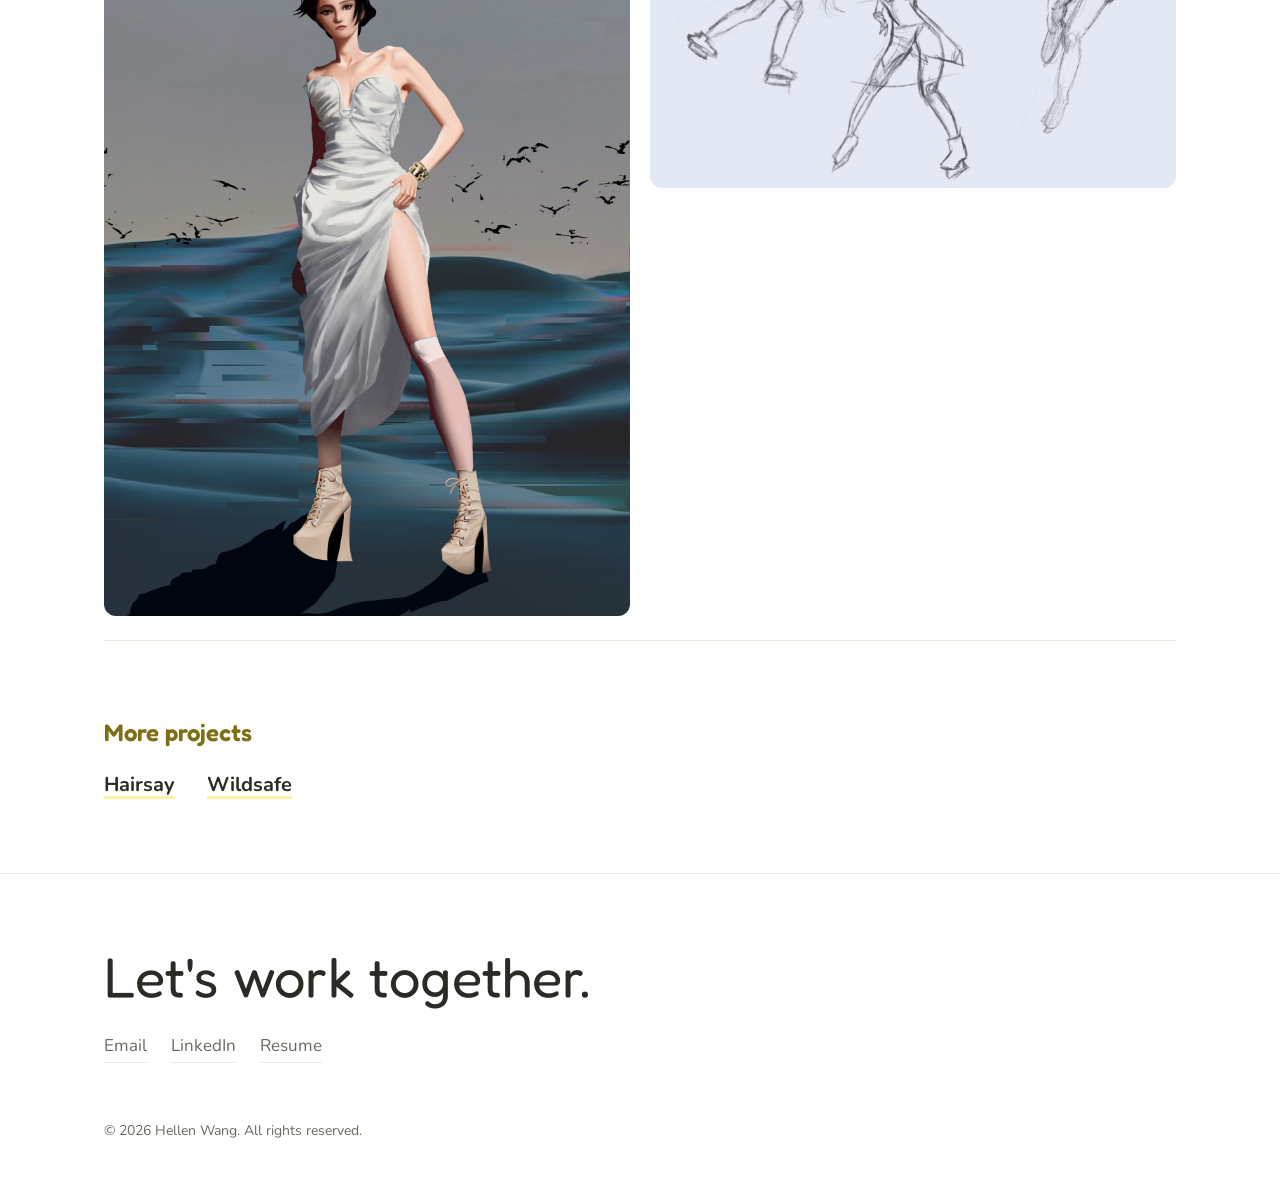
==== commit 2154ea20: "Remove Chateraise for now, buttons below band, animated stars" ====
--- a/drawings.html
+++ b/drawings.html
@@ -44,7 +44,6 @@
       <ul class="more-list">
         <li><a href="hairsay.html">Hairsay</a></li>
         <li><a href="wildsafe.html">Wildsafe</a></li>
-        <li><span>Chateraise <small>(coming soon)</small></span></li>
       </ul>
     </section>
   </main>
--- a/style.css
+++ b/style.css
@@ -63,40 +63,60 @@
 .btn.disabled { opacity: .5; box-shadow: none; pointer-events: none; }
 
 /* ============ Hero ============ */
-.hero { position: relative; overflow: hidden; background: var(--accent-soft); padding: 110px 0 140px; text-align: center; }
+.hero {
+  position: relative; overflow: hidden; background: var(--accent-soft); text-align: center;
+  min-height: calc(100vh - 64px); min-height: calc(100svh - 64px);  /* fill the screen below the nav */
+  display: flex; align-items: center; justify-content: center; padding: 64px 0;
+}
 .hero-text { position: relative; }
 .hero h1 { font-family: var(--serif); font-weight: 600; font-size: clamp(44px, 7vw, 72px); line-height: 1.1; color: var(--accent); }
 .hero p { margin: 16px auto 0; max-width: 640px; font-size: clamp(18px, 2.2vw, 22px); color: var(--accent); line-height: 1.5; }
 .hero strong { font-weight: 800; }
 .hero .btn { margin-top: 32px; }
-.stars svg { position: absolute; aspect-ratio: 1; fill: var(--star); stroke: var(--star); stroke-width: 2; }
+.stars svg {
+  position: absolute; aspect-ratio: 1; fill: var(--star); stroke: var(--star); stroke-width: 2;
+  animation: twinkle 6s ease-in-out infinite;
+}
+/* give each star its own timing so they don't move together */
+.stars svg:nth-child(2n) { animation-duration: 7.5s; animation-delay: -2s; }
+.stars svg:nth-child(3n) { animation-duration: 5s; animation-delay: -4s; }
+.stars svg:nth-child(4n+1) { animation-delay: -1s; }
+.stars svg:nth-child(5n) { animation-duration: 8.5s; animation-delay: -3s; }
+@keyframes twinkle {
+  0%, 100% { transform: translateY(0) rotate(0deg) scale(1); opacity: 1; }
+  25% { transform: translateY(-6px) rotate(8deg) scale(1.1); opacity: .75; }
+  50% { transform: translateY(-10px) rotate(0deg) scale(.9); opacity: .45; }
+  75% { transform: translateY(-4px) rotate(-8deg) scale(1.05); opacity: .85; }
+}
 
 /* ============ Featured work ============ */
 .work { padding: 88px 0 40px; overflow-x: clip; }
 .center-title { font-family: var(--serif); font-weight: 600; font-size: 32px; color: var(--accent); text-align: center; margin-bottom: 64px; }
 .project {
-  position: relative; max-width: 860px; margin: 0 auto 120px; padding: 0 24px;
-  display: grid; grid-template-columns: 360px 1fr; gap: 48px; align-items: start;
-}
-/* pale band that runs behind the square and the text */
-.project::before {
-  content: ""; position: absolute; z-index: -1; top: 60px; height: 190px;
-  left: 50%; width: 100vw; transform: translateX(-50%); background: var(--accent-soft);
-}
+  position: relative; max-width: 1040px; margin: 0 auto 120px; padding: 0 24px;
+  display: grid; grid-template-columns: 480px 1fr; gap: 56px; align-items: start;
+}
+/* pale band behind the text that runs the full width of the screen */
+.project-info { position: relative; }
+.project-info::before {
+  content: ""; position: absolute; z-index: -1; top: -28px; bottom: -28px;
+  left: -100vw; right: -100vw; background: var(--accent-soft);
+}
+.project-img { position: relative; z-index: 1; }
 .project-img {
   display: flex; align-items: center; justify-content: center; aspect-ratio: 1;
-  background: var(--highlight); border-radius: var(--radius); overflow: hidden; padding: 28px;
+  background: var(--highlight); border-radius: var(--radius); overflow: hidden; padding: 8px;
 }
 .project-img img { max-height: 100%; border-radius: 0; transition: transform .4s ease; }
 .project-img.fill { padding: 0; }
 .project-img.fill img { width: 100%; height: 100%; object-fit: cover; }
 .project-img .ph { background: transparent; border-color: rgba(0,0,0,.15); }
 a.project-img:hover img { transform: scale(1.04); }
-.project-text { padding-top: 76px; }
+.project-text { padding-top: 112px; }
 .project-tags { font-size: 14px; color: var(--muted); }
 .project h3 { font-family: var(--serif); font-weight: 600; font-size: 30px; color: var(--accent); margin: 14px 0 10px; letter-spacing: .02em; }
-.project-text > p:not(.project-tags) { font-size: 16px; max-width: 340px; }
-.project .btn { margin-top: 56px; }
+.project-info > p:not(.project-tags) { font-size: 16px; max-width: 340px; }
+.project .btn { margin-top: 64px; }  /* clear gap below the band */
 
 /* ============ Section headers ============ */
 .section { padding: 72px 0; border-top: 1px solid var(--line); }
@@ -209,14 +229,17 @@
 /* Fade-in on scroll */
 .reveal { opacity: 0; transform: translateY(16px); transition: opacity .6s ease, transform .6s ease; }
 .reveal.in { opacity: 1; transform: none; }
-@media (prefers-reduced-motion: reduce) { .reveal { opacity: 1; transform: none; transition: none; } }
+@media (prefers-reduced-motion: reduce) {
+  .reveal { opacity: 1; transform: none; transition: none; }
+  .stars svg { animation: none; }
+}
 
 /* ============ Mobile ============ */
 @media (max-width: 760px) {
   body { font-size: 16px; }
-  .hero { padding: 72px 0 96px; }
+  .hero { padding: 48px 0; }
   .project { grid-template-columns: 1fr; gap: 0; margin-bottom: 72px; max-width: 420px; }
-  .project::before { display: none; }
+  .project-info::before { display: none; }
   .project-text { padding-top: 24px; }
   .project .btn { margin-top: 20px; }
   .about-photo { max-width: 300px; }
